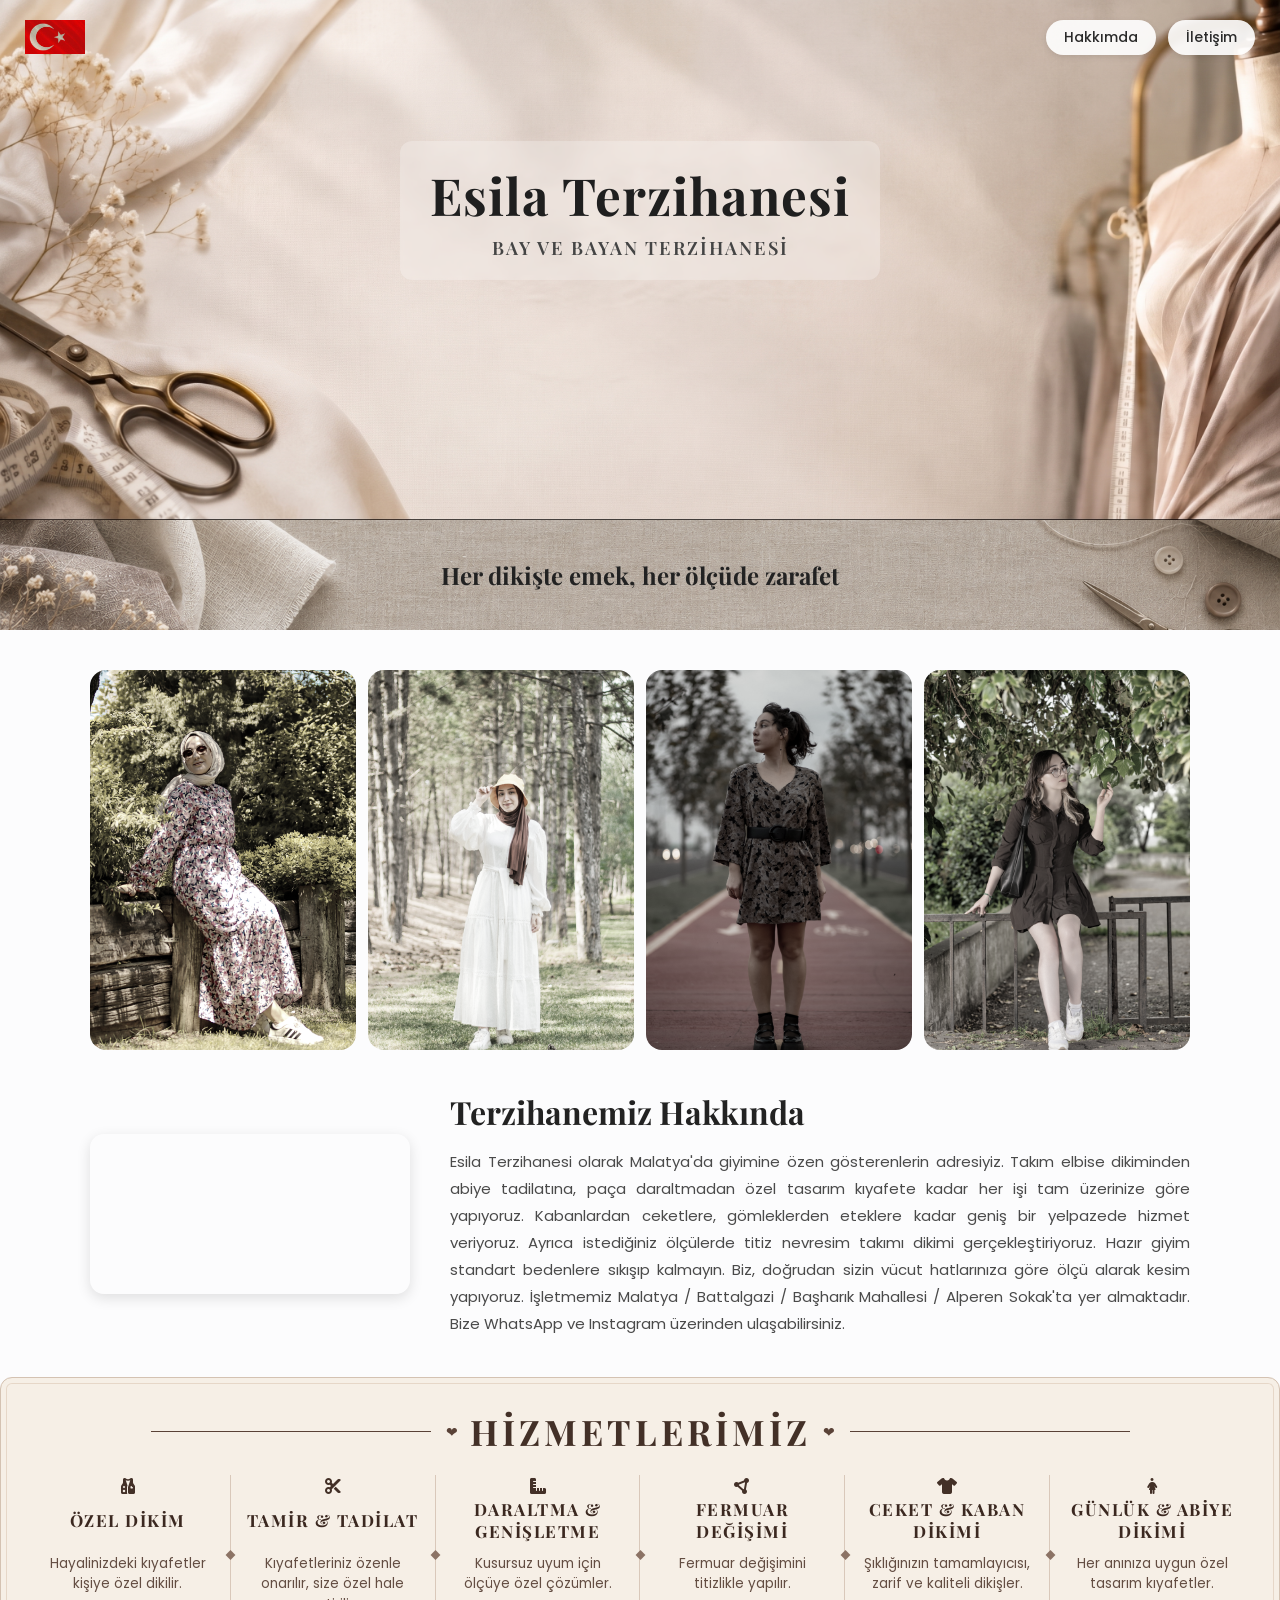
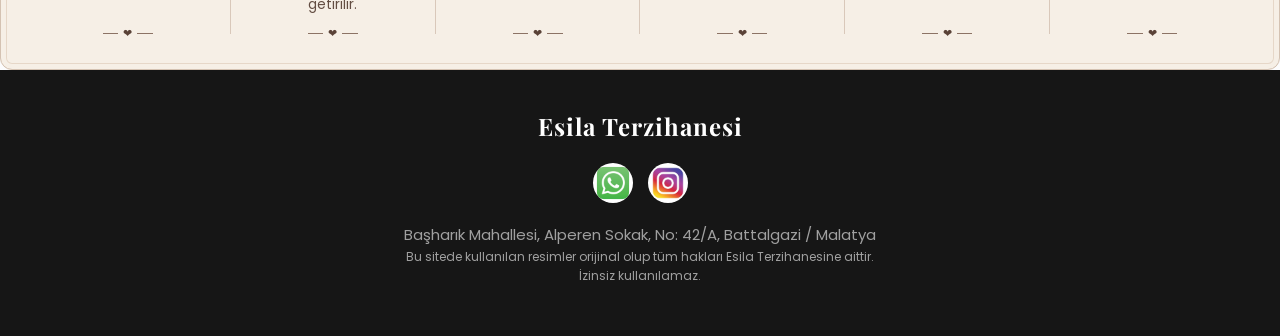
==== index.html @ ac39f229 "Add files via upload" ====
<!DOCTYPE html>
<html lang="tr">
<head>
    <meta charset="UTF-8">
    <meta name="viewport" content="width=device-width, initial-scale=1.0">
    <title>Esila Terzihanesi | Özel dikim ve Tamir hizmetleri</title>
    <meta name="description" content="Esila terzihanesi,profesyonel terzilik,özel dikim,paça ve boy kısaltma hizmetlerini sunar.">
    <meta name="keywords" content="Esila terzihanesi,terzi,malatya terzisi,her türlü dikim,paça daraltma">
    <title>Esila Terzihanesi - Malatya</title>

    <!-- Google Fonts (Türkçe Karakter Destekli) -->
    <link rel="preconnect" href="https://fonts.googleapis.com">
    <link rel="preconnect" href="https://fonts.gstatic.com" crossorigin>
    <link href="https://fonts.googleapis.com/css2?family=Playfair+Display:ital,wght@0,600;0,700;1,500&family=Poppins:wght@300;400;500;600&display=swap" rel="stylesheet">
    <!-- Font Awesome (WhatsApp & Instagram İkonları İçin) -->
    <link rel="stylesheet" href="https://cdnjs.cloudflare.com/ajax/libs/font-awesome/6.4.0/css/all.min.css">
    <link rel="stylesheet" href="terzi.css">
</head>
<body>

    <!-- Kapak Alanı -->
    <header class="baslikk">
        <img src="t.jpg" alt="Logo" class="ablem">
        
        <nav class="menug">
            <a href="#hakkimda" class="nav-link">Hakkımda</a>
            <a href="#footer-baslik" class="nav-link">İletişim</a>
        </nav>

        <div class="kapak-yazilari">
            <h1 class="ana-baslik">Esila Terzihanesi</h1>
            <p class="alt-baslik">Bay Ve Bayan Terzihanesi</p>
        </div>
    </header>

    <!-- Slogan -->
    <h2 class="her">Her dikişte emek, her ölçüde zarafet</h2>

    <!-- Fotoğraf Galerisi -->
    <div class="gallerry">
        <div class="panel p1"></div>
        <div class="panel p2"></div>
        <div class="panel p3"></div>
        <div class="panel p6"></div>
    </div>

    <!-- Video ve Hakkında Bölümü -->
    <section class="res">
        <video autoplay muted loop playsinline>
            <source src="video1.mp4" type="video/mp4">
        </video>

        <div class="yaziyazi">
            <h2 class="terzihanehak">Terzihanemiz Hakkında</h2>
            <p class="paragraf" id="hakkimda">
                Esila Terzihanesi olarak Malatya'da giyimine özen gösterenlerin adresiyiz.
                Takım elbise dikiminden abiye tadilatına, paça daraltmadan özel tasarım kıyafete kadar
                her işi tam üzerinize göre yapıyoruz. Kabanlardan ceketlere, gömleklerden eteklere kadar
                geniş bir yelpazede hizmet veriyoruz. Ayrıca istediğiniz ölçülerde titiz nevresim takımı
                dikimi gerçekleştiriyoruz. Hazır giyim standart bedenlere sıkışıp kalmayın. Biz, doğrudan 
                sizin vücut hatlarınıza göre ölçü alarak kesim yapıyoruz. İşletmemiz Malatya / Battalgazi /
                Başharık Mahallesi / Alperen Sokak'ta yer almaktadır. Bize WhatsApp ve Instagram üzerinden ulaşabilirsiniz.
            </p> 
        </div>
    </section>

    <!-- Ek Görsel Şeridi -->
    <div class="hzmt">    <section class="hizmetler-alani">
    <!-- Üst Başlık Bölümü -->
    <div class="hizmet-baslik-kapsayici">
        <div class="baslik-cizgi sol"></div>
        <div class="baslik-icerik">
            <span class="baslik-kalp">&#10084;</span>
            <h2 class="hizmet-ana-baslik">HİZMETLERİMİZ</h2>
            <span class="baslik-kalp">&#10084;</span>
        </div>
        <div class="baslik-cizgi sag"></div>
    </div>

    <!-- Hizmet Kolonları -->
    <div class="hizmetler-grid">
        <!-- 1. Hizmet -->
        <div class="hizmet-karti">
            <div class="hizmet-ikon-cerceve">
                <i class="fa-solid fa-vest-patches"></i>
            </div>
            <h3 class="hizmet-baslik">ÖZEL DİKİM</h3>
            <p class="hizmet-aciklama">Hayalinizdeki kıyafetler kişiye özel dikilir.</p>
            <div class="alt-cizgi-kalp">
                <span>&#10084;</span>
            </div>
        </div>

        <!-- 2. Hizmet -->
        <div class="hizmet-karti">
            <div class="hizmet-ikon-cerceve">
                <i class="fa-solid fa-scissors"></i>
            </div>
            <h3 class="hizmet-baslik">TAMİR & TADİLAT</h3>
            <p class="hizmet-aciklama">Kıyafetleriniz özenle onarılır, size özel hale getirilir.</p>
            <div class="alt-cizgi-kalp">
                <span>&#10084;</span>
            </div>
        </div>

        <!-- 3. Hizmet -->
        <div class="hizmet-karti">
            <div class="hizmet-ikon-cerceve">
                <i class="fa-solid fa-ruler-combined"></i>
            </div>
            <h3 class="hizmet-baslik">DARALTMA & GENİŞLETME</h3>
            <p class="hizmet-aciklama">Kusursuz uyum için ölçüye özel çözümler.</p>
            <div class="alt-cizgi-kalp">
                <span>&#10084;</span>
            </div>
        </div>

        <!-- 4. Hizmet -->
        <div class="hizmet-karti">
            <div class="hizmet-ikon-cerceve">
                <i class="fa-solid fa-circle-nodes"></i>
            </div>
            <h3 class="hizmet-baslik">FERMUAR DEĞİŞİMİ</h3>
            <p class="hizmet-aciklama">Fermuar değişimini titizlikle yapılır.</p>
            <div class="alt-cizgi-kalp">
                <span>&#10084;</span>
            </div>
        </div>

        <!-- 5. Hizmet -->
        <div class="hizmet-karti">
            <div class="hizmet-ikon-cerceve">
                <i class="fa-solid fa-shirt"></i>
            </div>
            <h3 class="hizmet-baslik">CEKET & KABAN DİKİMİ</h3>
            <p class="hizmet-aciklama">Şıklığınızın tamamlayıcısı, zarif ve kaliteli dikişler.</p>
            <div class="alt-cizgi-kalp">
                <span>&#10084;</span>
            </div>
        </div>

        <!-- 6. Hizmet -->
        <div class="hizmet-karti son">
            <div class="hizmet-ikon-cerceve">
                <i class="fa-solid fa-person-dress"></i>
            </div>
            <h3 class="hizmet-baslik">GÜNLÜK & ABİYE DİKİMİ</h3>
            <p class="hizmet-aciklama">Her anınıza uygun özel tasarım kıyafetler.</p>
            <div class="alt-cizgi-kalp">
                <span>&#10084;</span>
            </div>
        </div>
    </div>
</section></div>

    <!-- Footer / İletişim -->
    <footer id="footer-baslik" class="elisa-footer">
        <div class="footer-marka">
            <span class="footer-baslik">Esila Terzihanesi</span>
        </div>

       <div class="footer-sosyal">
        <a href="https://wa.me/905530840312" target="_blank" class="sosyal-buton"></a>
        <a href="https://instagram.com/esila_terzihanesi" target="_blank" class="sosyall-buton"></a>
    </div>

        <div class="footer-alt-yazilar">
            <p class="konum">Başharık Mahallesi, Alperen Sokak, No: 42/A, Battalgazi / Malatya</p>
            <p class="telif-yazisi">Bu sitede kullanılan resimler orijinal olup tüm hakları Esila Terzihanesine aittir. İzinsiz kullanılamaz.</p>
        </div>
    </footer>

</body>
</html>
---- terzi.css ----
* {
    margin: 0;
    padding: 0;
    box-sizing: border-box;
}

html {
    scroll-behavior: smooth;
}

body {
    background-color: #fcfcfd;
    font-family: 'Poppins', sans-serif;
    color: #333;
}

/* --- Kapak Alanı ve Başlıklar --- */
.baslikk {
    background-image: url('kapak.jpg');
    background-size: cover;
    background-position: center;
    height: 520px;
    position: relative;
    display: flex;
    justify-content: center;
    align-items: center;
}

.ablem {
    position: absolute;
    top: 20px;
    left: 25px;
    width: 60px;
    height: auto;
    z-index: 10;
}

/* Sağ Üst Menü */
.menug {
    position: absolute;
    top: 20px;
    right: 25px;
    display: flex;
    gap: 12px;
    z-index: 20;
}

.nav-link {
    text-decoration: none;
    color: #2b2b2b;
    background: rgba(255, 255, 255, 0.9);
    padding: 7px 18px;
    border-radius: 20px;
    font-size: 14px;
    font-weight: 500;
    transition: all 0.3s ease;
    box-shadow: 0 2px 6px rgba(0, 0, 0, 0.1);
}

.nav-link:hover {
    background-color: #2b2b2b;
    color: #ffffff;
}

/* Ortalanan Kapak Başlıkları */
.kapak-yazilari {
    text-align: center;
    padding: 20px 30px;
    border-radius: 12px;
    background: rgba(255, 255, 255, 0.25);
    backdrop-filter: blur(2px);
    transform: translateY(-50px);
}

.ana-baslik {
    font-family: 'Playfair Display', serif;
    font-size: 3.2rem;
    font-weight: 700;
    color: #1f1f1f;
    margin: 0 0 6px 0;
    letter-spacing: 1px;
}

.alt-baslik {
    font-family: 'Playfair Display', serif;
    font-size: 1.15rem;
    font-weight: 600;
    color: #444444;
    text-transform: uppercase;
    letter-spacing: 2px;
    margin: 0 auto;
    max-width: fit-content;
}

/* --- Slogan Alanı --- */
.her {
    background-image: url('resim5.png');
    background-size: cover;
    background-position: center;
    min-height: 110px;
    font-size: 24px;
    text-align: center;
    display: flex;
    justify-content: center;
    align-items: center;
    font-family: 'Playfair Display', serif;
    color: #222;
    padding: 10px 20px;
}

/* --- Fotoğraf Galerisi --- */
.gallerry {
    display: flex;
    width: 90%;
    max-width: 1100px;
    height: 380px;
    gap: 12px;
    margin: 40px auto;
    user-select: none;
}

.panel {
    flex: 1;
    background-size: cover;
    background-position: center;
    border-radius: 16px;
    cursor: pointer;
    filter: grayscale(70%);
    transition: flex 0.6s cubic-bezier(0.25, 1, 0.5, 1), filter 0.4s ease;
}

.p1 { background-image: url('res1.jpg'); }
.p2 { background-image: url('res2.jpg'); }
.p3 { background-image: url('res3.jpg'); }
.p6 { background-image: url('res6.jpg'); }

.panel:hover {
    flex: 3.5;
    filter: grayscale(0%);
}

/* --- Video ve Hakkında Bölümü --- */
.res {
    display: flex;
    flex-wrap: wrap;
    align-items: center;
    justify-content: center;
    gap: 40px;
    width: 90%;
    max-width: 1100px;
    margin: 40px auto;
}

.res video {
    width: 320px;
    max-width: 100%;
    height: auto;
    border-radius: 14px;
    box-shadow: 0 4px 14px rgba(0, 0, 0, 0.12);
}

.yaziyazi {
    flex: 1;
    min-width: 300px;
}

.terzihanehak {
    font-family: 'Playfair Display', serif;
    font-size: 2rem;
    color: #222;
    margin-bottom: 15px;
}

.paragraf {
    font-size: 15px;
    line-height: 1.8;
    color: #4a4a4a;
    text-align: justify;
    scroll-margin-top: 50px;
}

/* --- Hizmet Şeridi --- */
.hzmt {
   /* Ana Çerçeve ve Arka Plan */
.hizmetler-alani {
    background-color: #f6efe6;
    border: 1.5px solid #d4c2b2;
    border-radius: 12px;
    padding: 30px 25px 35px 25px; /* Üst boşluk azaltılarak içerik yukarı çekildi */
  width: 100%; max-width: 100%;
    font-family: 'Playfair Display', serif;
    color: #433027;
    box-shadow: inset 0 0 0 5px #f6efe6, inset 0 0 0 6px #e6d7c8;
}

/* Üst Başlık */
.hizmet-baslik-kapsayici {
    display: flex;
    align-items: center;
    justify-content: center;
    gap: 15px;
    margin-bottom: 25px; /* Başlık ile alt yazılar arasındaki mesafe daraltıldı */
}

.baslik-cizgi {
    flex: 1;
    height: 1px;
    background-color: #5a4237;
    max-width: 280px;
}

.baslik-icerik {
    display: flex;
    align-items: center;
    gap: 12px;
}

.hizmet-ana-baslik {
    font-size: 2.2rem;
    font-weight: 700;
    letter-spacing: 4px;
    color: #433027;
    margin: 0;
}

.baslik-kalp {
    font-size: 14px;
    color: #5a4237;
}

/* Kolonlar ve Kart Yapısı */
.hizmetler-grid {
    display: flex;
    justify-content: space-between;
    align-items: stretch;
    margin-top: -5px; /* Yazıları biraz daha yukarı kaldırmak için */
}

.hizmet-karti {
    flex: 1;
    display: flex;
    flex-direction: column;
    align-items: center;
    text-align: center;
    padding: 0 16px;
    position: relative;
    border-right: 1px solid #d9c8ba;
}

/* Dikey çizginin ortasındaki elmas simgesi */
.hizmet-karti::after {
    content: '';
    position: absolute;
    right: -4.5px;
    top: 50%;
    transform: translateY(-50%) rotate(45deg);
    width: 7px;
    height: 7px;
    background-color: #8c7365;
}

.hizmet-karti.son {
    border-right: none;
}

.hizmet-karti.son::after {
    display: none;
}

/* Kart Başlıkları (Yukarı Hizalı) */
.hizmet-baslik {
    font-size: 1.05rem;
    font-weight: 700;
    letter-spacing: 1.5px;
    color: #3b2820;
    margin: 0 0 10px 0;
    min-height: 48px;
    display: flex;
    align-items: center;
    justify-content: center;
}

/* Kart Açıklamaları */
.hizmet-aciklama {
    font-family: 'Poppins', sans-serif;
    font-size: 0.85rem;
    line-height: 1.5;
    color: #634d42;
    margin: 0 0 18px 0;
    flex-grow: 1;
    max-width: 170px;
}

/* Alt Çizgi ve Kalp */
.alt-cizgi-kalp {
    position: relative;
    width: 50px;
    height: 1px;
    background-color: #8c7365;
    display: flex;
    justify-content: center;
    align-items: center;
    margin-top: auto;
}

.alt-cizgi-kalp span {
    background-color: #f6efe6;
    padding: 0 5px;
    font-size: 11px;
    color: #5a4237;
    transform: translateY(-1px);
}

/* Mobil Uyumluluk */
@media (max-width: 992px) {
    .hizmetler-grid {
        flex-wrap: wrap;
        gap: 25px 0;
    }

    .hizmet-karti {
        flex: 0 0 50%;
        border-right: none;
        margin-bottom: 20px;
    }

    .hizmet-karti::after {
        display: none;
    }

    .hizmet-baslik-kapsayici {
        flex-direction: column;
    }

    .baslik-cizgi {
        display: none;
    }
}

}

/* --- Footer --- */
.elisa-footer {
    background-color: #161616;
    padding: 40px 20px;
    display: flex;
    flex-direction: column;
    align-items: center;
    gap: 20px;
    color: #a0a0a0;
}

.footer-baslik {
    font-family: 'Playfair Display', serif;
    font-size: 24px;
    font-weight: 700;
    color: #ffffff;
    letter-spacing: 1px;
}

.footer-sosyal {
    display: flex;
    gap: 15px;
}

.sosyal-buton {
    display: flex;
    justify-content: center;
    align-items: center;
    width: 40px;
    height: 40px;
    border-radius: 50%;
    background-image: url(R.jpg);
    color: #ffffff;
    text-decoration: none;
    transition: background 0.3s;
     background-size: contain;
    background-position: center;
    background-repeat: no-repeat;
}
.sosyall-buton{
    display: flex;
    justify-content: center;
    align-items: center;
    width: 40px;
    height: 40px;
    border-radius: 50%;
    background-image: url(n.webp);
    color: #ffffff;
    text-decoration: none;
    transition: background 0.3s;
    background-size: contain;
    background-position: center;
    background-repeat: no-repeat;
}

.sosyal-buton:hover {
    background-color: #444444;
}

/* En Alttaki Bilgi Metinleri */
.footer-alt-yazilar {
    text-align: center;
    max-width: 500px;
    font-size: 12px;
    line-height: 1.6;
}

.telif-yazisi {
    margin: 0 0 10px 0;
}

.tasarim-yazisi {
    margin: 0;
}




.konum{
    font-size: 15px;
}

/* --- Mobil Uyum (Responsive) --- */
@media (max-width: 768px) {
    /* Başlık alanındaki logo ve menünün üst üste binmesini önler */
    .baslikk {
        height: auto;
        min-height: 420px;
        /* Üst boşluk logonun ve menünün hizasına göre dengelendi */
        padding: 90px 15px 35px;
        flex-direction: column;
    }

    .amblem, .ablem {
       top: 20px;
        left: 20px;
        right: auto;
        transform: none; /* Ortalamayı iptal eder */
        width: 50px;
    }

    .menug {
        top: 25px;
        right: 20px;
        left: auto;
        transform: none; /* Ortalamayı iptal eder */
        width: auto;
        gap: 8px;
    }

    .kapak-yazilari {
        margin-top: 50px;
        width: 100%;
        padding: 15px 20px;
    }

    .ana-baslik {
        font-size: 2rem;
    }

    /* Mobilde galeri taşmasını önler */
    .gallerry {
        height: 220px;
        width: 95%;
        gap: 6px;
        -webkit-touch-callout: none;
    }

    .panel:hover {
        flex: 2;
        /* Fare üzerine geldiğinde veya mobilde tıklandığında */
.panel:hover,
.panel.active {
    flex: 3.5;
    filter: grayscale(0%);
} /* Mobilde aşırı genişleyip ekranı zorlamaz */
    }

    /* Hizmet kartlarının alt alta temiz görünümü */
    .hizmet-karti {
        flex: 0 0 100%;
        border-right: none;
        border-bottom: 1px dashed #d9c8ba;
        padding-bottom: 25px;
        margin-bottom: 20px;
    }

    .hizmet-karti::after {
        display: none !important;
    }

    .hizmet-karti.son {
        border-bottom: none;
        margin-bottom: 0;
        padding-bottom: 0;
    }
    .menug .nav-link {
        padding: 6px 12px;
        font-size: 13px;
    }

    .kapak-yazilari {
        margin-top: 30px;
        transform: none;
        width: 100%;
        padding: 15px;
    }
    .ana-baslik {
        font-size: 2rem;
    }
}
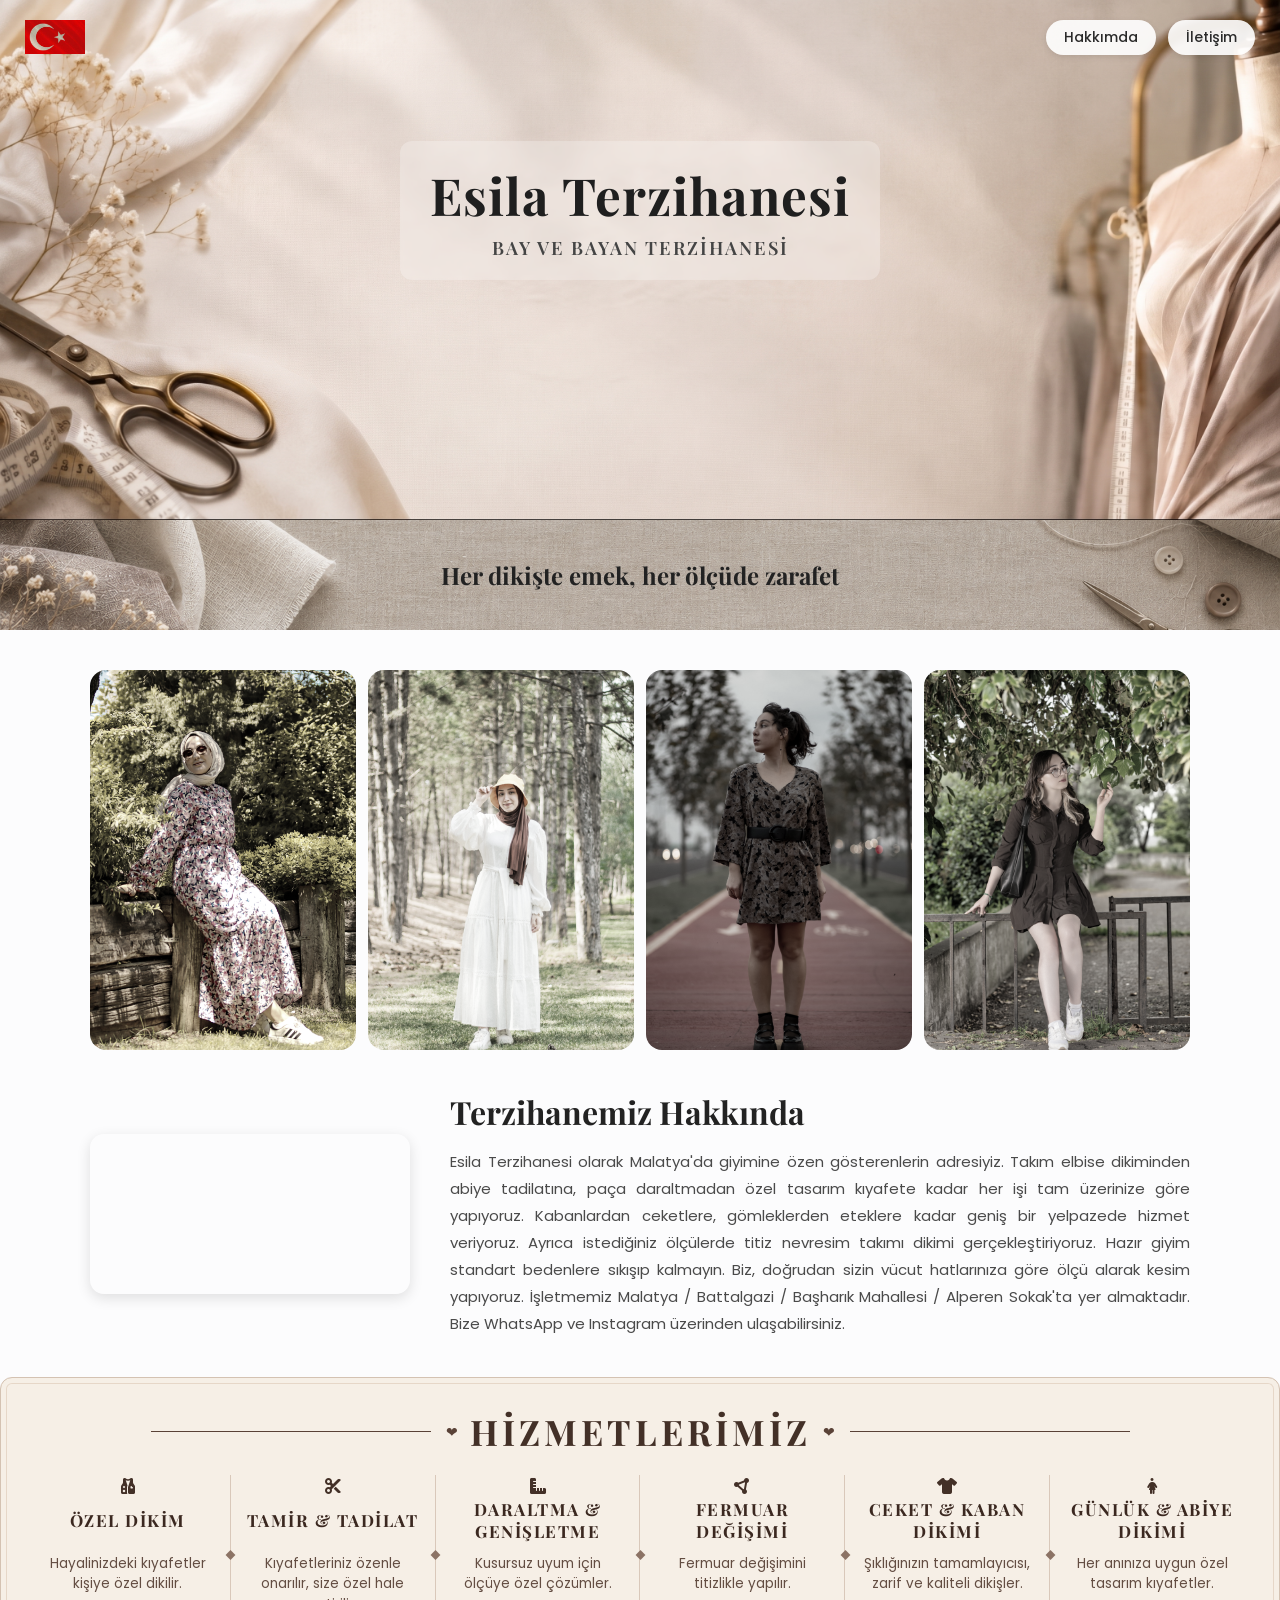
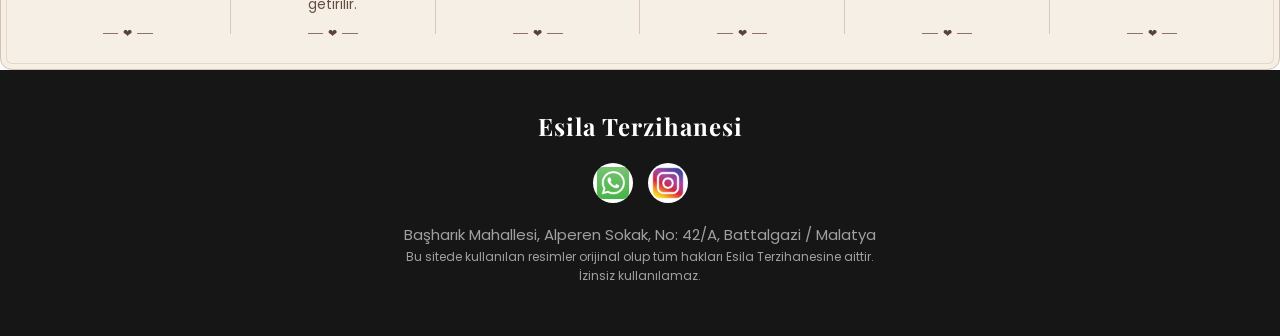
==== commit 1af8ff01: "Add Google site verification meta tag" ====
--- a/index.html
+++ b/index.html
@@ -1,6 +1,7 @@
 <!DOCTYPE html>
 <html lang="tr">
 <head>
+    <meta name="google-site-verification" content="-L9v_Tzfgl_8Cm63N39OEHXbtodpGc2A_NXinAct8Ok" />
     <meta charset="UTF-8">
     <meta name="viewport" content="width=device-width, initial-scale=1.0">
     <title>Esila Terzihanesi | Özel dikim ve Tamir hizmetleri</title>
@@ -171,4 +172,4 @@
     </footer>
 
 </body>
-</html>+</html>
